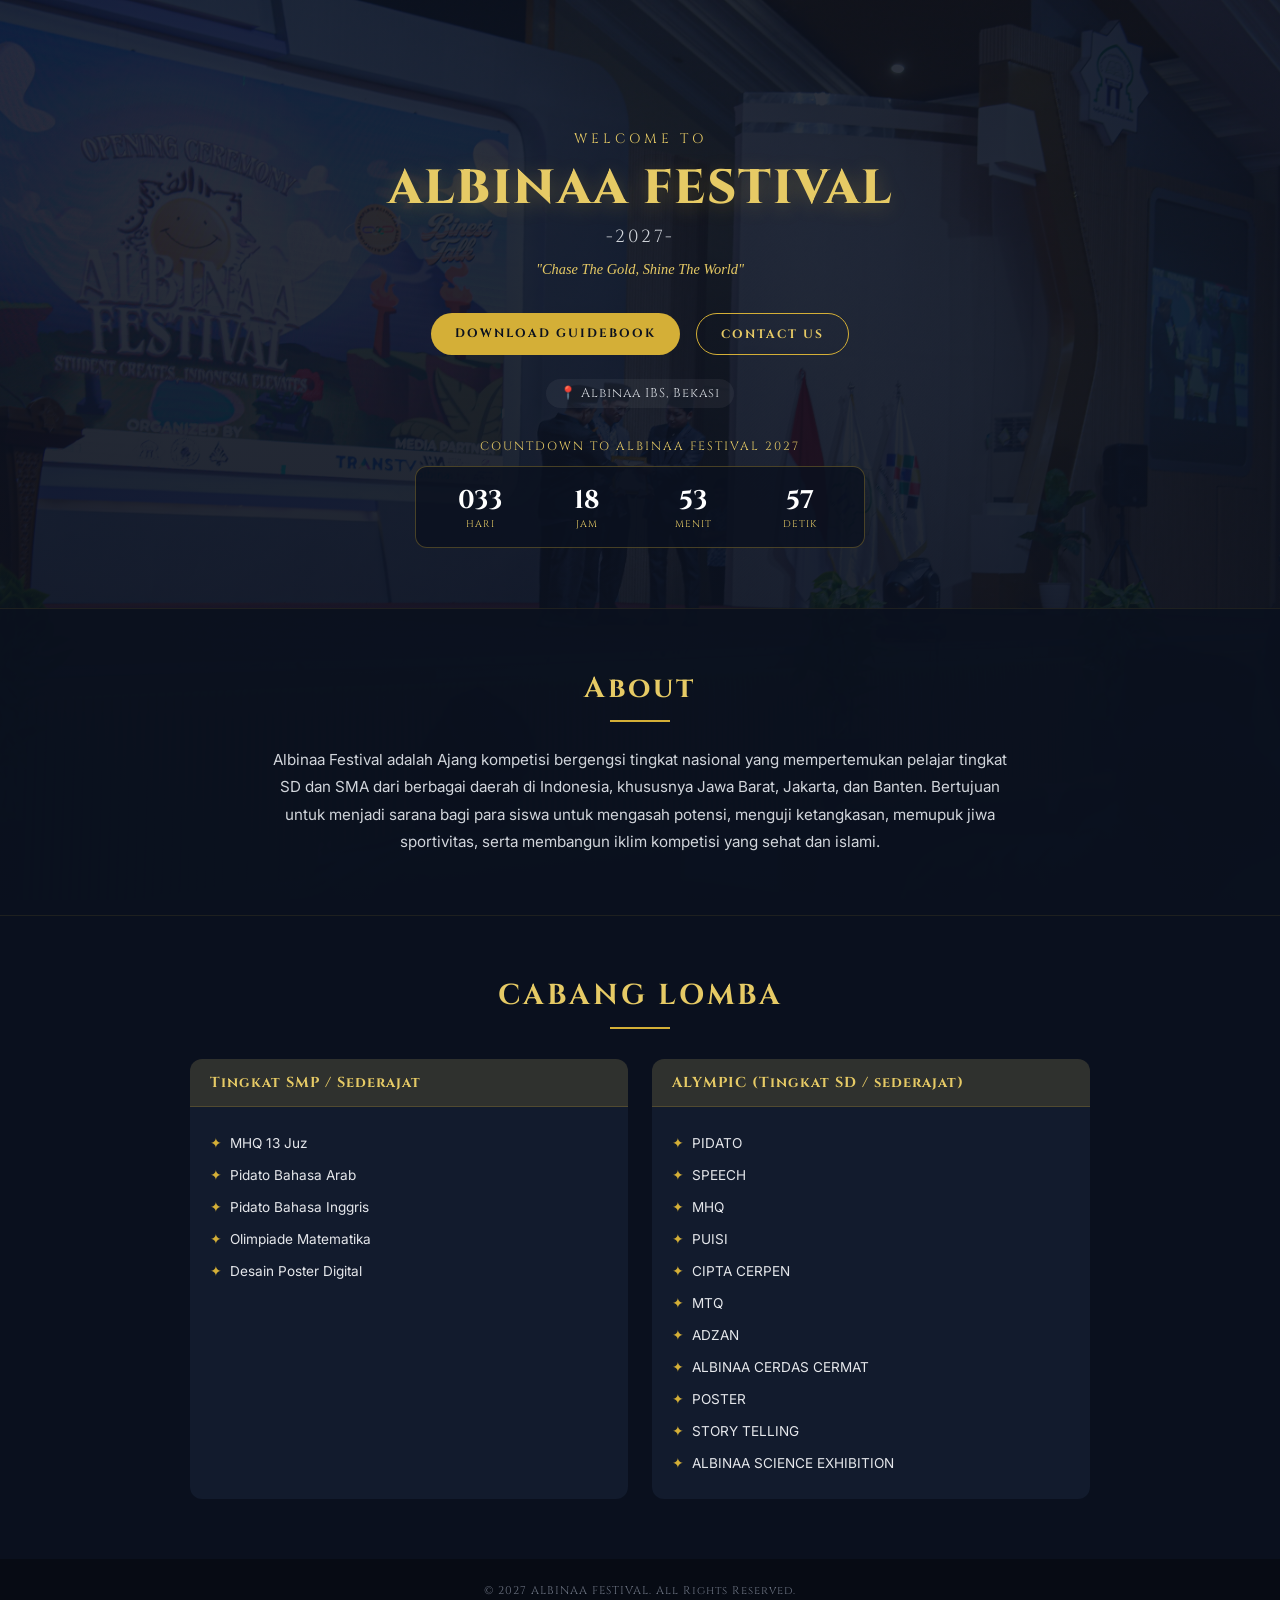
==== index.html @ 1922739e "first" ====
<!DOCTYPE html>
<html lang="id">
<head>
  <meta charset="UTF-8">
  <meta name="viewport" content="width=device-width, initial-scale=1.0">
  <title>ALBINAA FESTIVAL 2027 - Teaser</title>
  
  <!-- Icon Tab Browser (Favicon) -->
  <link rel="icon" type="image/png" href="logo.png">
  
  <!-- Font Google: Cinzel & Inter -->
  <link rel="preconnect" href="https://fonts.googleapis.com">
  <link rel="preconnect" href="https://fonts.gstatic.com" crossorigin>
  <link href="https://fonts.googleapis.com/css2?family=Cinzel:wght@400;600;700;800&family=Inter:wght@400;500;600&display=swap" rel="stylesheet">
  
  <link rel="stylesheet" href="./style.css">
</head>
<body>

  <!-- Background Overlay Image Hero -->
  <div class="bg-hero"></div>

  <!-- Main Hero Teaser Section -->
  <main id="home" class="hero-section">
    <p class="subtitle-top">WELCOME TO</p>
    <h1 class="title-festival">ALBINAA FESTIVAL</h1>
    <p class="year">-2027-</p>
    <p class="tagline">"Chase The Gold, Shine The World"</p>

    <!-- 2 CTA Buttons -->
    <div class="cta-container">
      <a href="guidebook.pdf" download class="btn btn-primary">DOWNLOAD GUIDEBOOK</a>
      <button id="openContactBtn" class="btn btn-outline">CONTACT US</button>
    </div>

    <!-- Location with Google Maps Link -->
    <a href="https://maps.app.goo.gl/GWMhQjxfvcvZ6GN6A" target="_blank" rel="noopener noreferrer" class="location">
      📍 Albinaa IBS, Bekasi
    </a>

    <!-- Countdown Section -->
    <div class="countdown-container">
      <p class="countdown-title">COUNTDOWN TO ALBINAA FESTIVAL 2027</p>
      <div class="countdown-box">
        <div class="time-block">
          <span id="days" class="time-val">000</span>
          <span class="time-lbl">HARI</span>
        </div>
        <div class="time-block">
          <span id="hours" class="time-val">00</span>
          <span class="time-lbl">JAM</span>
        </div>
        <div class="time-block">
          <span id="minutes" class="time-val">00</span>
          <span class="time-lbl">MENIT</span>
        </div>
        <div class="time-block">
          <span id="seconds" class="time-val">00</span>
          <span class="time-lbl">DETIK</span>
        </div>
      </div>
    </div>
  </main>

  <!-- Section Deskripsi Festival -->
  <section id="about" class="about-section">
    <div class="section-container">
      <h2 class="section-title">About</h2>
      <div class="gold-divider"></div>
      <p class="about-description">
        Albinaa Festival adalah Ajang kompetisi bergengsi tingkat nasional yang mempertemukan pelajar tingkat SD dan SMA dari berbagai daerah di Indonesia, khususnya Jawa Barat, Jakarta, dan Banten. Bertujuan untuk menjadi sarana bagi para siswa untuk mengasah potensi, menguji ketangkasan, memupuk jiwa sportivitas, serta membangun iklim kompetisi yang sehat dan islami.
      </p>
    </div>
  </section>

  <!-- Section List Lomba (SMP & SMA) -->
  <section id="competition" class="competition-section">
    <div class="section-container">
      <h2 class="section-title">CABANG LOMBA</h2>
      <div class="gold-divider"></div>

      <div class="comp-grid">
        <!-- Category SMP -->
        <div class="comp-card">
          <div class="comp-header">Tingkat SMP / Sederajat</div>
          <ul class="comp-list">
            <li><span>✦</span> MHQ 13 Juz</li>
            <li><span>✦</span> Pidato Bahasa Arab</li>
            <li><span>✦</span> Pidato Bahasa Inggris</li>
            <li><span>✦</span> Olimpiade Matematika</li>
            <li><span>✦</span> Desain Poster Digital</li>
          </ul>
        </div>

        <!-- Category SMA -->
        <div class="comp-card">
          <div class="comp-header">ALYMPIC (Tingkat SD / sederajat)</div>
          <ul class="comp-list">
            <li><span>✦</span> PIDATO</li>
            <li><span>✦</span> SPEECH</li>
            <li><span>✦</span> MHQ</li>
            <li><span>✦</span> PUISI</li>
            <li><span>✦</span> CIPTA CERPEN</li>
            <li><span>✦</span> MTQ</li>
            <li><span>✦</span> ADZAN</li>
            <li><span>✦</span> ALBINAA CERDAS CERMAT</li>
            <li><span>✦</span> POSTER</li>
            <li><span>✦</span> STORY TELLING</li>
            <li><span>✦</span> ALBINAA SCIENCE EXHIBITION</li>
          </ul>
        </div>
      </div>
    </div>
  </section>

  <!-- Footer -->
  <footer class="footer">
    <p>&copy; 2027 ALBINAA FESTIVAL. All Rights Reserved.</p>
  </footer>

  <!-- Modal Contact Person (WhatsApp) -->
  <div id="contactModal" class="modal-overlay hidden">
    <div class="modal-content">
      <div class="modal-header">
        <button id="closeContactBtn" class="btn-back" aria-label="Kembali">
          <svg width="24" height="24" viewBox="0 0 24 24" fill="none" stroke="currentColor" stroke-width="2.5" stroke-linecap="round" stroke-linejoin="round">
            <line x1="19" y1="12" x2="5" y2="12"></line>
            <polyline points="12 19 5 12 12 5"></polyline>
          </svg>
        </button>
        <h2>CHAT PERSON (WHATSAPP)</h2>
      </div>
      <p class="modal-subtitle">Tersedia 2 nomor layanan aktif:</p>

      <div class="cp-list">
        <!-- CP 1 -->
        <a href="https://wa.me/6281234567890?text=Halo%20Kak%20Haris,%20saya%20ingin%20bertanya%20mengenai%20Albinaa%20Festival" target="_blank" class="cp-card">
          <div class="cp-info">
            <h3>Kak Haris Ikhwan (CP 1)</h3>
            <p>Aktif (Mulai Chat WhatsApp)</p>
          </div>
          <div class="wa-icon">
            <svg width="24" height="24" viewBox="0 0 24 24" fill="currentColor">
              <path d="M12.012 2c-5.506 0-9.989 4.478-9.99 9.984 0 1.762.459 3.48 1.332 5.001l-1.416 5.169 5.293-1.386c1.472.802 3.136 1.226 4.778 1.227h.004c5.505 0 9.988-4.478 9.989-9.985 0-2.668-1.037-5.176-2.922-7.062a9.923 9.923 0 00-7.068-2.948zm5.955 14.153c-.252.712-1.463 1.365-2.016 1.439-.512.068-1.18.098-3.398-.82-2.838-1.176-4.664-4.062-4.805-4.253-.142-.19-1.148-1.528-1.148-2.915 0-1.388.726-2.072.983-2.355.257-.283.562-.353.75-.353.187 0 .375.002.538.009.172.008.403-.065.631.482.235.565.801 1.956.871 2.098.07.142.117.308.023.498-.094.19-.141.308-.282.474-.141.166-.298.372-.425.499-.141.141-.288.294-.124.577.164.283.729 1.205 1.564 1.949 1.074.957 1.98 1.253 2.263 1.394.283.141.448.118.613-.071.165-.189.705-.822.893-1.105.188-.283.376-.235.634-.141.258.094 1.642.774 1.924.915.282.141.47.212.54.33.07.118.07.683-.182 1.395z"/>
            </svg>
          </div>
        </a>

        <!-- CP 2 -->
        <a href="https://wa.me/6289876543210?text=Halo%20Kak%20Ihsan,%20saya%20ingin%20bertanya%20mengenai%20Albinaa%20Festival" target="_blank" class="cp-card">
          <div class="cp-info">
            <h3>Kak Ihsan (CP 2)</h3>
            <p>Aktif (Mulai Chat WhatsApp)</p>
          </div>
          <div class="wa-icon">
            <svg width="24" height="24" viewBox="0 0 24 24" fill="currentColor">
              <path d="M12.012 2c-5.506 0-9.989 4.478-9.99 9.984 0 1.762.459 3.48 1.332 5.001l-1.416 5.169 5.293-1.386c1.472.802 3.136 1.226 4.778 1.227h.004c5.505 0 9.988-4.478 9.989-9.985 0-2.668-1.037-5.176-2.922-7.062a9.923 9.923 0 00-7.068-2.948zm5.955 14.153c-.252.712-1.463 1.365-2.016 1.439-.512.068-1.18.098-3.398-.82-2.838-1.176-4.664-4.062-4.805-4.253-.142-.19-1.148-1.528-1.148-2.915 0-1.388.726-2.072.983-2.355.257-.283.562-.353.75-.353.187 0 .375.002.538.009.172.008.403-.065.631.482.235.565.801 1.956.871 2.098.07.142.117.308.023.498-.094.19-.141.308-.282.474-.141.166-.298.372-.425.499-.141.141-.288.294-.124.577.164.283.729 1.205 1.564 1.949 1.074.957 1.98 1.253 2.263 1.394.283.141.448.118.613-.071.165-.189.705-.822.893-1.105.188-.283.376-.235.634-.141.258.094 1.642.774 1.924.915.282.141.47.212.54.33.07.118.07.683-.182 1.395z"/>
            </svg>
          </div>
        </a>
      </div>
    </div>
  </div>

  <script src="./script.js"></script>
</body>
</html>
---- style.css ----
:root {
  --font-cinzel: 'Cinzel', serif;
  --font-sans: 'Inter', sans-serif;
  --color-gold: #D4AF37;
  --color-gold-light: #E6CA65;
  --color-bg-dark: #0B111E;
  --color-card-bg: #121B2D;
}

* {
  margin: 0;
  padding: 0;
  box-sizing: border-box;
  scroll-behavior: smooth;
}

body {
  font-family: var(--font-cinzel);
  background-color: var(--color-bg-dark);
  color: #FFFFFF;
  min-height: 100vh;
  position: relative;
  overflow-x: hidden;
}

/* Background Image & Gradient Overlay */
.bg-hero {
  position: fixed;
  inset: 0;
  background-image: url('bg-hero.png');
  background-size: cover;
  background-position: center;
  z-index: -1;
}

.bg-hero::after {
  content: '';
  position: absolute;
  inset: 0;
  background: linear-gradient(to bottom, rgba(11, 17, 30, 0.85), rgba(11, 17, 30, 0.95));
}

/* Navbar */
.navbar {
  position: fixed;
  top: 0;
  left: 0;
  width: 100%;
  z-index: 20;
  background: rgba(11, 17, 30, 0.9);
  backdrop-filter: blur(8px);
  padding: 15px 24px;
  border-bottom: 1px solid rgba(212, 175, 55, 0.2);
}

.nav-container {
  max-width: 1200px;
  margin: 0 auto;
  display: flex;
  justify-content: space-between;
  align-items: center;
}

.logo {
  display: flex;
  align-items: center;
  gap: 10px;
  font-weight: 700;
  font-size: 1.1rem;
  color: var(--color-gold-light);
  letter-spacing: 1px;
}

.logo-img {
  width: 32px;
  height: 32px;
  border-radius: 50%;
  object-fit: cover;
  border: 1px solid var(--color-gold);
}

.nav-links {
  list-style: none;
  display: flex;
  gap: 25px;
}

.nav-links a {
  color: #D1D5DB;
  text-decoration: none;
  font-size: 0.8rem;
  letter-spacing: 2px;
  transition: color 0.3s;
}

.nav-links a:hover {
  color: var(--color-gold-light);
}

/* Mobile Hamburger Button */
.mobile-menu-btn {
  display: none;
  flex-direction: column;
  gap: 5px;
  background: none;
  border: none;
  cursor: pointer;
}

.mobile-menu-btn span {
  width: 24px;
  height: 2px;
  background-color: var(--color-gold-light);
  transition: all 0.3s;
}

/* Hero Content */
.hero-section {
  text-align: center;
  padding: 130px 20px 60px;
  max-width: 800px;
  margin: 0 auto;
}

.subtitle-top {
  color: var(--color-gold-light);
  font-size: 0.85rem;
  letter-spacing: 4px;
  margin-bottom: 8px;
}

.title-festival {
  font-size: 3rem;
  color: var(--color-gold-light);
  font-weight: 800;
  letter-spacing: 2px;
  text-shadow: 0 4px 20px rgba(212, 175, 55, 0.3);
  margin-bottom: 4px;
}

.year {
  font-size: 1.1rem;
  color: #D1D5DB;
  letter-spacing: 3px;
  margin-bottom: 12px;
}

.tagline {
  font-family: Georgia, serif;
  font-style: italic;
  font-size: 0.9rem;
  color: var(--color-gold-light);
  margin-bottom: 35px;
}

/* CTA Buttons */
.cta-container {
  display: flex;
  justify-content: center;
  gap: 16px;
  margin-bottom: 24px;
  flex-wrap: wrap;
}

.btn {
  padding: 12px 24px;
  font-family: var(--font-cinzel);
  font-weight: 700;
  font-size: 0.75rem;
  letter-spacing: 2px;
  border-radius: 50px;
  cursor: pointer;
  transition: all 0.3s ease;
  text-decoration: none;
  display: inline-block;
}

.btn-primary {
  background-color: var(--color-gold);
  color: var(--color-bg-dark);
  border: none;
}

.btn-primary:hover {
  background-color: var(--color-gold-light);
}

.btn-outline {
  background: transparent;
  color: var(--color-gold-light);
  border: 1px solid var(--color-gold);
}

.btn-outline:hover {
  background-color: rgba(212, 175, 55, 0.1);
}

/* Interactive Location Link */
.location {
  display: inline-block;
  font-size: 0.8rem;
  color: #D1D5DB;
  text-decoration: none;
  letter-spacing: 1px;
  margin-bottom: 30px;
  padding: 6px 14px;
  border-radius: 20px;
  background: rgba(255, 255, 255, 0.05);
  transition: all 0.2s ease;
}

.location:hover {
  color: var(--color-gold-light);
  background: rgba(212, 175, 55, 0.15);
}

/* Countdown */
.countdown-title {
  font-size: 0.75rem;
  color: var(--color-gold-light);
  letter-spacing: 2px;
  margin-bottom: 12px;
}

.countdown-box {
  background: rgba(11, 17, 30, 0.8);
  border: 1px solid rgba(212, 175, 55, 0.3);
  border-radius: 12px;
  padding: 16px;
  display: grid;
  grid-template-columns: repeat(4, 1fr);
  gap: 10px;
  max-width: 450px;
  margin: 0 auto;
}

.time-block {
  display: flex;
  flex-direction: column;
  align-items: center;
}

.time-val {
  font-size: 1.6rem;
  font-weight: 700;
}

.time-lbl {
  font-size: 0.6rem;
  color: var(--color-gold-light);
  letter-spacing: 1px;
}

/* About & Competition Sections */
.about-section, .competition-section {
  padding: 60px 20px;
  background: rgba(11, 17, 30, 0.9);
  border-top: 1px solid rgba(212, 175, 55, 0.1);
}

.section-container {
  max-width: 900px;
  margin: 0 auto;
  text-align: center;
}

.section-title {
  font-size: 1.8rem;
  color: var(--color-gold-light);
  letter-spacing: 3px;
}

.gold-divider {
  width: 60px;
  height: 2px;
  background: var(--color-gold);
  margin: 12px auto 24px;
}

.about-description {
  font-family: var(--font-sans);
  font-size: 0.95rem;
  line-height: 1.8;
  color: #D1D5DB;
  max-width: 750px;
  margin: 0 auto;
}

/* Competition Cards */
.comp-grid {
  display: grid;
  grid-template-columns: repeat(2, 1fr);
  gap: 24px;
  margin-top: 30px;
}

.comp-card {
  background: var(--color-card-bg);
  /*border: 1px solid rgba(212, 175, 55, 0.2);*/
  border-radius: 12px;
  overflow: hidden;
  text-align: left;
}

.comp-header {
  background: rgba(212, 175, 55, 0.15);
  color: var(--color-gold-light);
  padding: 14px 20px;
  font-weight: 700;
  font-size: 0.9rem;
  letter-spacing: 1px;
  border-bottom: 1px solid rgba(212, 175, 55, 0.2);
}

.comp-list {
  list-style: none;
  padding: 20px;
  font-family: var(--font-sans);
}

.comp-list li {
  padding: 8px 0;
  color: #E5E7EB;
  font-size: 0.85rem;
  display: flex;
  align-items: center;
  gap: 8px;
}

.comp-list span {
  color: var(--color-gold);
}

/* Footer */
.footer {
  text-align: center;
  padding: 24px;
  background: #070B14;
  font-size: 0.7rem;
  color: #6B7280;
  letter-spacing: 1px;
}

/* Modal Contact */
.modal-overlay {
  position: fixed;
  inset: 0;
  background: rgba(0, 0, 0, 0.8);
  backdrop-filter: blur(4px);
  z-index: 100;
  display: flex;
  align-items: center;
  justify-content: center;
  padding: 20px;
}

.modal-overlay.hidden {
  display: none;
}

.modal-content {
  background-color: var(--color-card-bg);
  border: 1px solid rgba(255, 255, 255, 0.1);
  border-radius: 16px;
  width: 100%;
  max-width: 420px;
  padding: 24px;
}

.modal-header {
  display: flex;
  align-items: center;
  gap: 12px;
}

.modal-header h2 {
  font-size: 1.1rem;
}

.btn-back {
  background: none;
  border: none;
  color: var(--color-gold);
  cursor: pointer;
}

.modal-subtitle {
  font-family: var(--font-sans);
  font-size: 0.8rem;
  color: #9CA3AF;
  margin: 4px 0 20px 36px;
}

.cp-list {
  display: flex;
  flex-direction: column;
  gap: 12px;
}

.cp-card {
  display: flex;
  justify-content: space-between;
  align-items: center;
  background-color: rgba(11, 17, 30, 0.8);
  border: 1px solid rgba(255, 255, 255, 0.08);
  border-radius: 12px;
  padding: 16px;
  text-decoration: none;
  color: white;
  transition: border-color 0.2s;
}

.cp-card:hover {
  border-color: var(--color-gold);
}

.cp-info h3 {
  font-family: var(--font-sans);
  font-size: 0.9rem;
}

.cp-info p {
  font-family: var(--font-sans);
  font-size: 0.75rem;
  color: #9CA3AF;
}

.wa-icon { color: #9CA3AF; }
.cp-card:hover .wa-icon { color: var(--color-gold); }

/* Mobile Responsive Optimization */
@media (max-width: 768px) {
  .mobile-menu-btn { display: flex; }
  
  .nav-links {
    display: none;
    position: absolute;
    top: 100%;
    left: 0;
    width: 100%;
    background: rgba(11, 17, 30, 0.98);
    flex-direction: column;
    padding: 20px;
    gap: 15px;
    text-align: center;
    border-bottom: 1px solid rgba(212, 175, 55, 0.2);
  }

  .nav-links.active {
    display: flex;
  }

  .title-festival { font-size: 2.1rem; }
  .comp-grid { grid-template-columns: 1fr; }
  .btn { width: 100%; text-align: center; }
  .time-val { font-size: 1.2rem; }
  
  .modal-overlay {
  position: fixed;
  inset: 0;
  background: rgba(0, 0, 0, 0.8);
  backdrop-filter: blur(4px);
  z-index: 9999; /* Dipastikan paling atas */
  display: flex;
  align-items: center;
  justify-content: center;
  padding: 20px;
}

.modal-overlay.hidden {
  display: none !important;
}
}
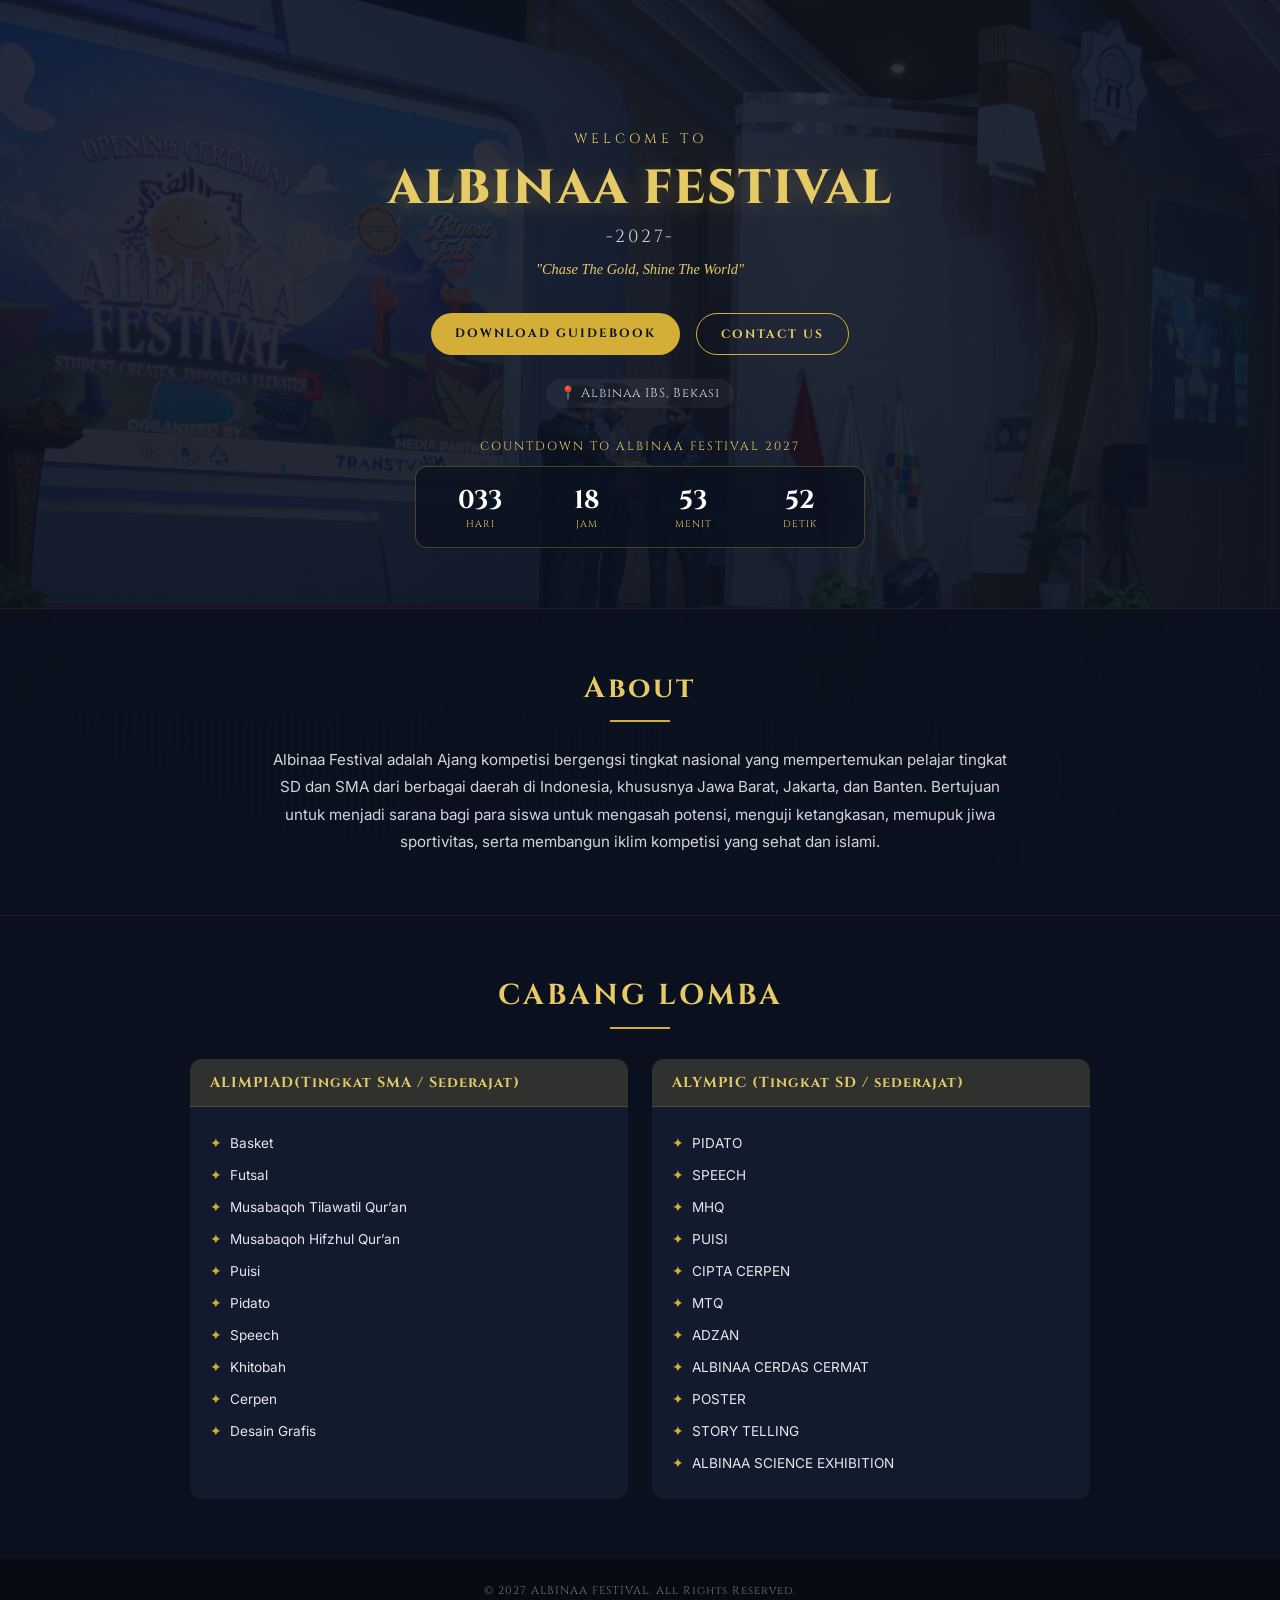
==== commit e9e4205e: "2nd" ====
--- a/index.html
+++ b/index.html
@@ -82,13 +82,18 @@
       <div class="comp-grid">
         <!-- Category SMP -->
         <div class="comp-card">
-          <div class="comp-header">Tingkat SMP / Sederajat</div>
+          <div class="comp-header">ALIMPIAD(Tingkat SMA / Sederajat)</div>
           <ul class="comp-list">
-            <li><span>✦</span> MHQ 13 Juz</li>
-            <li><span>✦</span> Pidato Bahasa Arab</li>
-            <li><span>✦</span> Pidato Bahasa Inggris</li>
-            <li><span>✦</span> Olimpiade Matematika</li>
-            <li><span>✦</span> Desain Poster Digital</li>
+            <li><span>✦</span> Basket</li>
+            <li><span>✦</span> Futsal</li>
+            <li><span>✦</span> Musabaqoh Tilawatil Qur’an</li>
+            <li><span>✦</span> Musabaqoh Hifzhul Qur’an</li>
+            <li><span>✦</span> Puisi</li>
+            <li><span>✦</span> Pidato</li>
+            <li><span>✦</span> Speech</li>
+            <li><span>✦</span> Khitobah</li>
+            <li><span>✦</span> Cerpen</li>
+            <li><span>✦</span> Desain Grafis</li>
           </ul>
         </div>
 
@@ -130,14 +135,14 @@
         </button>
         <h2>CHAT PERSON (WHATSAPP)</h2>
       </div>
-      <p class="modal-subtitle">Tersedia 2 nomor layanan aktif:</p>
+      <p class="modal-subtitle">Tersedia 2 nomor layanan (belum aktif):</p>
 
       <div class="cp-list">
         <!-- CP 1 -->
-        <a href="https://wa.me/6281234567890?text=Halo%20Kak%20Haris,%20saya%20ingin%20bertanya%20mengenai%20Albinaa%20Festival" target="_blank" class="cp-card">
+        <a href="https://www.google.com/search?q=sori+cp+belum+aktif+nanti+lagi+ya&oq=sori+cp+belum+aktif+nanti+lagi+ya&gs_lcrp=EgZjaHJvbWUyBggAEEUYOTIHCAEQIRigATIHCAIQIRigATIHCAMQIRiPAjIHCAQQIRiPAtIBCDkyOTFqMGo0qAIAsAIB&sourceid=chrome&source=chrome.ob&ie=UTF-8" target="_blank" class="cp-card">
           <div class="cp-info">
-            <h3>Kak Haris Ikhwan (CP 1)</h3>
-            <p>Aktif (Mulai Chat WhatsApp)</p>
+            <h3>Kak Rafa (CP 1)</h3>
+            <p>Belum Aktif (Mulai Chat WhatsApp)</p>
           </div>
           <div class="wa-icon">
             <svg width="24" height="24" viewBox="0 0 24 24" fill="currentColor">
@@ -146,11 +151,11 @@
           </div>
         </a>
 
-        <!-- CP 2 -->
-        <a href="https://wa.me/6289876543210?text=Halo%20Kak%20Ihsan,%20saya%20ingin%20bertanya%20mengenai%20Albinaa%20Festival" target="_blank" class="cp-card">
+        <!-- CP 2 https://wa.me/6289876543210?text=Halo%20Kak%20Ihsan,%20saya%20ingin%20bertanya%20mengenai%20Albinaa%20Festival" target="_blank" class="cp-card">-->
+        <a href="https://www.google.com/search?q=sori+cp+belum+aktif+nanti+lagi+ya&oq=sori+cp+belum+aktif+nanti+lagi+ya&gs_lcrp=EgZjaHJvbWUyBggAEEUYOTIHCAEQIRigATIHCAIQIRigATIHCAMQIRiPAjIHCAQQIRiPAtIBCDkyOTFqMGo0qAIAsAIB&sourceid=chrome&source=chrome.ob&ie=UTF-8" target="_blank" class="cp-card">
           <div class="cp-info">
-            <h3>Kak Ihsan (CP 2)</h3>
-            <p>Aktif (Mulai Chat WhatsApp)</p>
+            <h3>Kak Nouval (CP 2)</h3>
+            <p>Belum Aktif (Mulai Chat WhatsApp)</p>
           </div>
           <div class="wa-icon">
             <svg width="24" height="24" viewBox="0 0 24 24" fill="currentColor">
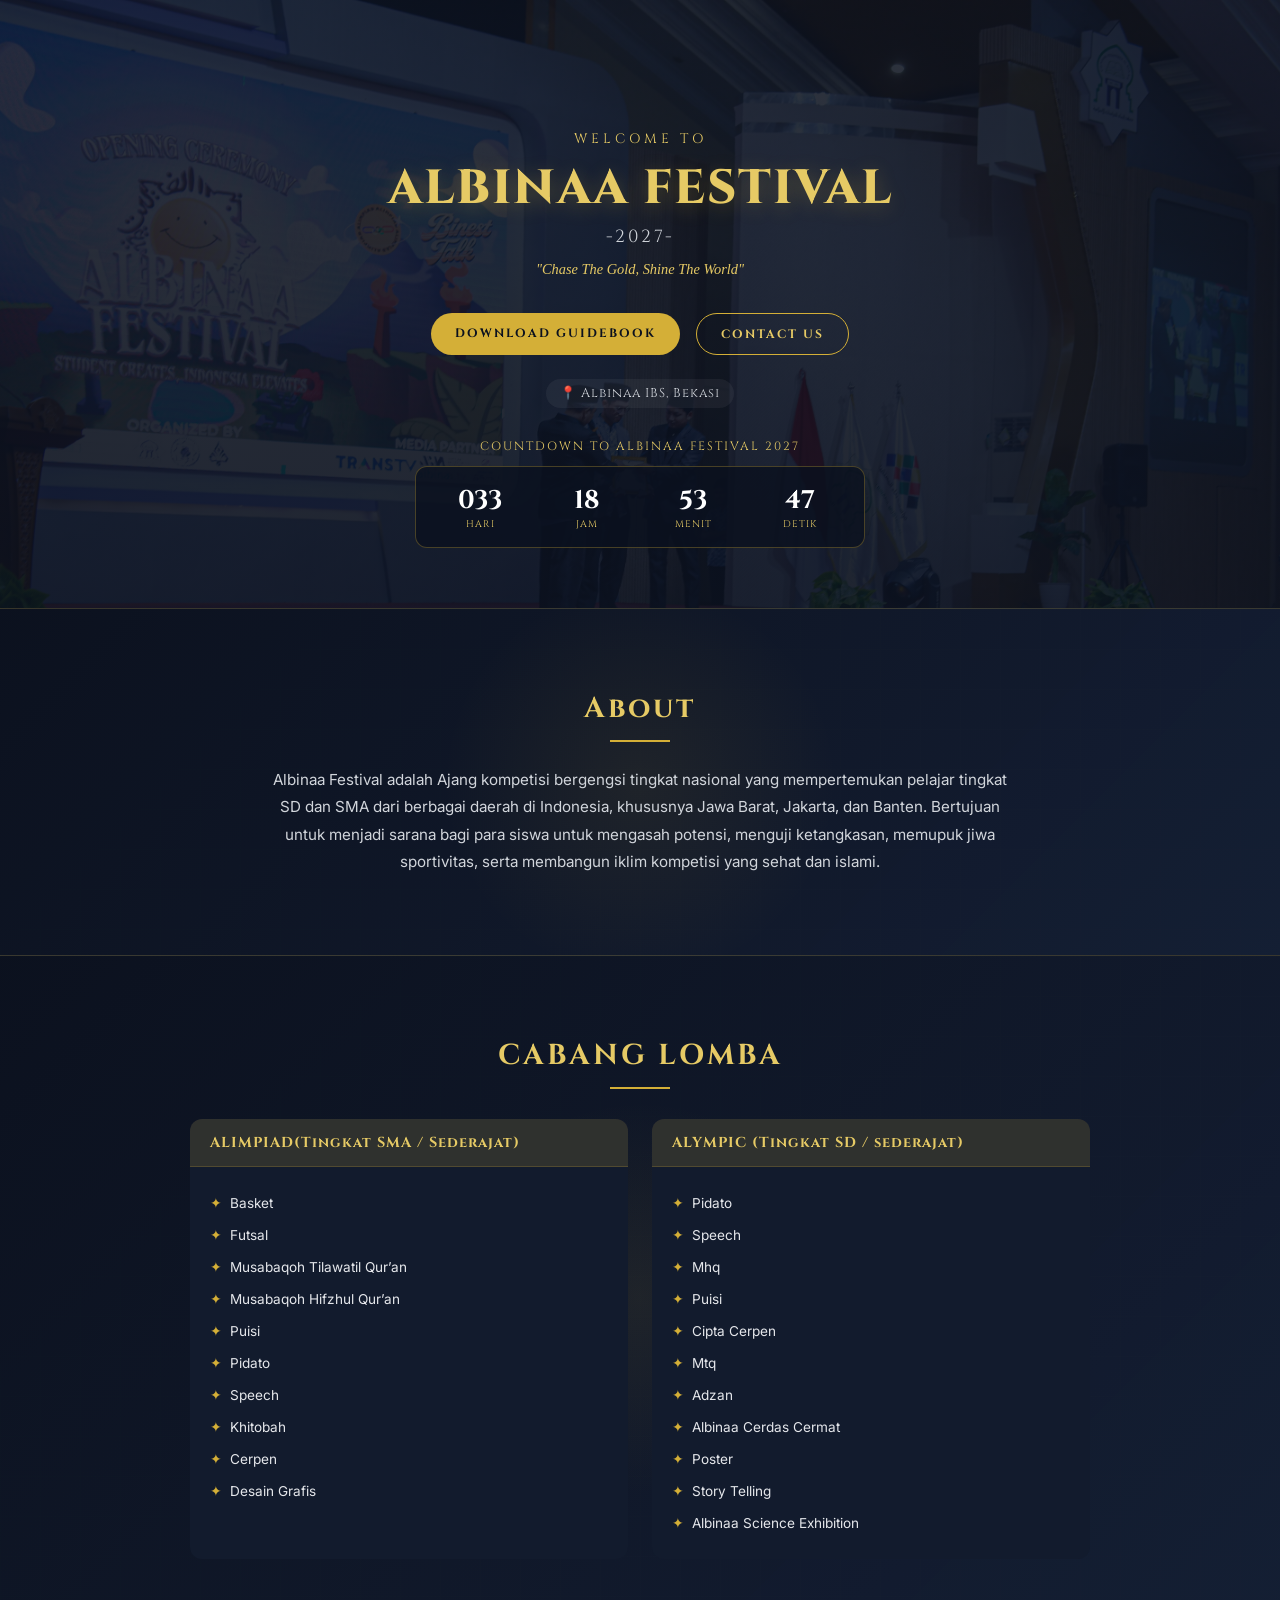
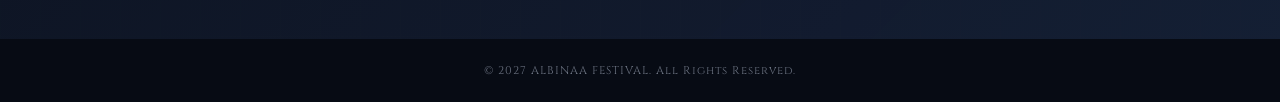
==== commit 9fcc7b8b: "SEO and indexing to google" ====
--- a/index.html
+++ b/index.html
@@ -4,6 +4,7 @@
   <meta charset="UTF-8">
   <meta name="viewport" content="width=device-width, initial-scale=1.0">
   <title>ALBINAA FESTIVAL 2027 - Teaser</title>
+  <meta name="keywords" content="Albinaa Festival 2027, Alfest 2027, Lomba Nasional SD SMA, Olimpiade Albinaa, Kompetisi Pelajar, lomba sd, lomba sma, lomba jawa barat, sma it albinaa, lomba albinaa">
   
   <!-- Icon Tab Browser (Favicon) -->
   <link rel="icon" type="image/png" href="logo.png">
@@ -101,17 +102,17 @@
         <div class="comp-card">
           <div class="comp-header">ALYMPIC (Tingkat SD / sederajat)</div>
           <ul class="comp-list">
-            <li><span>✦</span> PIDATO</li>
-            <li><span>✦</span> SPEECH</li>
-            <li><span>✦</span> MHQ</li>
-            <li><span>✦</span> PUISI</li>
-            <li><span>✦</span> CIPTA CERPEN</li>
-            <li><span>✦</span> MTQ</li>
-            <li><span>✦</span> ADZAN</li>
-            <li><span>✦</span> ALBINAA CERDAS CERMAT</li>
-            <li><span>✦</span> POSTER</li>
-            <li><span>✦</span> STORY TELLING</li>
-            <li><span>✦</span> ALBINAA SCIENCE EXHIBITION</li>
+            <li><span>✦</span> Pidato</li>
+            <li><span>✦</span> Speech</li>
+            <li><span>✦</span> Mhq</li>
+            <li><span>✦</span> Puisi</li>
+            <li><span>✦</span> Cipta Cerpen</li>
+            <li><span>✦</span> Mtq</li>
+            <li><span>✦</span> Adzan</li>
+            <li><span>✦</span> Albinaa Cerdas Cermat</li>
+            <li><span>✦</span> Poster</li>
+            <li><span>✦</span> Story Telling</li>
+            <li><span>✦</span> Albinaa Science Exhibition</li>
           </ul>
         </div>
       </div>
--- a/style.css
+++ b/style.css
@@ -27,7 +27,7 @@
 .bg-hero {
   position: fixed;
   inset: 0;
-  background-image: url('bg-hero.png');
+  background-image: url('bg-hero.webp');
   background-size: cover;
   background-position: center;
   z-index: -1;
@@ -251,11 +251,53 @@
   letter-spacing: 1px;
 }
 
-/* About & Competition Sections */
+/* ============================================================================
+   BACKGROUND GRID KOTA-KOTA & GRADASI DINAMIS (UNTUK SECTION TANPA GAMBAR)
+   ============================================================================ */
+
+@keyframes dynamicGradient {
+  0% {
+    background-position: 0% 50%;
+  }
+  50% {
+    background-position: 100% 50%;
+  }
+  100% {
+    background-position: 0% 50%;
+  }
+}
+
 .about-section, .competition-section {
-  padding: 60px 20px;
-  background: rgba(11, 17, 30, 0.9);
-  border-top: 1px solid rgba(212, 175, 55, 0.1);
+  position: relative;
+  padding: 80px 20px;
+  background-color: var(--color-bg-dark);
+  background-image: 
+    linear-gradient(135deg, rgba(11, 17, 30, 0.95), rgba(21, 32, 54, 0.9), rgba(11, 17, 30, 0.95)),
+    linear-gradient(to right, rgba(212, 175, 55, 0.05) 1px, transparent 1px),
+    linear-gradient(to bottom, rgba(212, 175, 55, 0.05) 1px, transparent 1px);
+  background-size: 200% 200%, 40px 40px, 40px 40px;
+  animation: dynamicGradient 15s ease infinite;
+  border-top: 1px solid rgba(212, 175, 55, 0.2);
+  overflow: hidden;
+}
+
+.about-section::before, .competition-section::before {
+  content: '';
+  position: absolute;
+  top: 50%;
+  left: 50%;
+  transform: translate(-50%, -50%);
+  width: 400px;
+  height: 400px;
+  background: radial-gradient(circle, rgba(212, 175, 55, 0.08) 0%, transparent 70%);
+  pointer-events: none;
+  z-index: 0;
+}
+
+.about-section .section-container, 
+.competition-section .section-container {
+  position: relative;
+  z-index: 1;
 }
 
 .section-container {
@@ -296,7 +338,6 @@
 
 .comp-card {
   background: var(--color-card-bg);
-  /*border: 1px solid rgba(212, 175, 55, 0.2);*/
   border-radius: 12px;
   overflow: hidden;
   text-align: left;
@@ -355,7 +396,7 @@
 }
 
 .modal-overlay.hidden {
-  display: none;
+  display: none !important;
 }
 
 .modal-content {
@@ -456,18 +497,14 @@
   .time-val { font-size: 1.2rem; }
   
   .modal-overlay {
-  position: fixed;
-  inset: 0;
-  background: rgba(0, 0, 0, 0.8);
-  backdrop-filter: blur(4px);
-  z-index: 9999; /* Dipastikan paling atas */
-  display: flex;
-  align-items: center;
-  justify-content: center;
-  padding: 20px;
-}
-
-.modal-overlay.hidden {
-  display: none !important;
-}
+    position: fixed;
+    inset: 0;
+    background: rgba(0, 0, 0, 0.8);
+    backdrop-filter: blur(4px);
+    z-index: 9999;
+    display: flex;
+    align-items: center;
+    justify-content: center;
+    padding: 20px;
+  }
 }
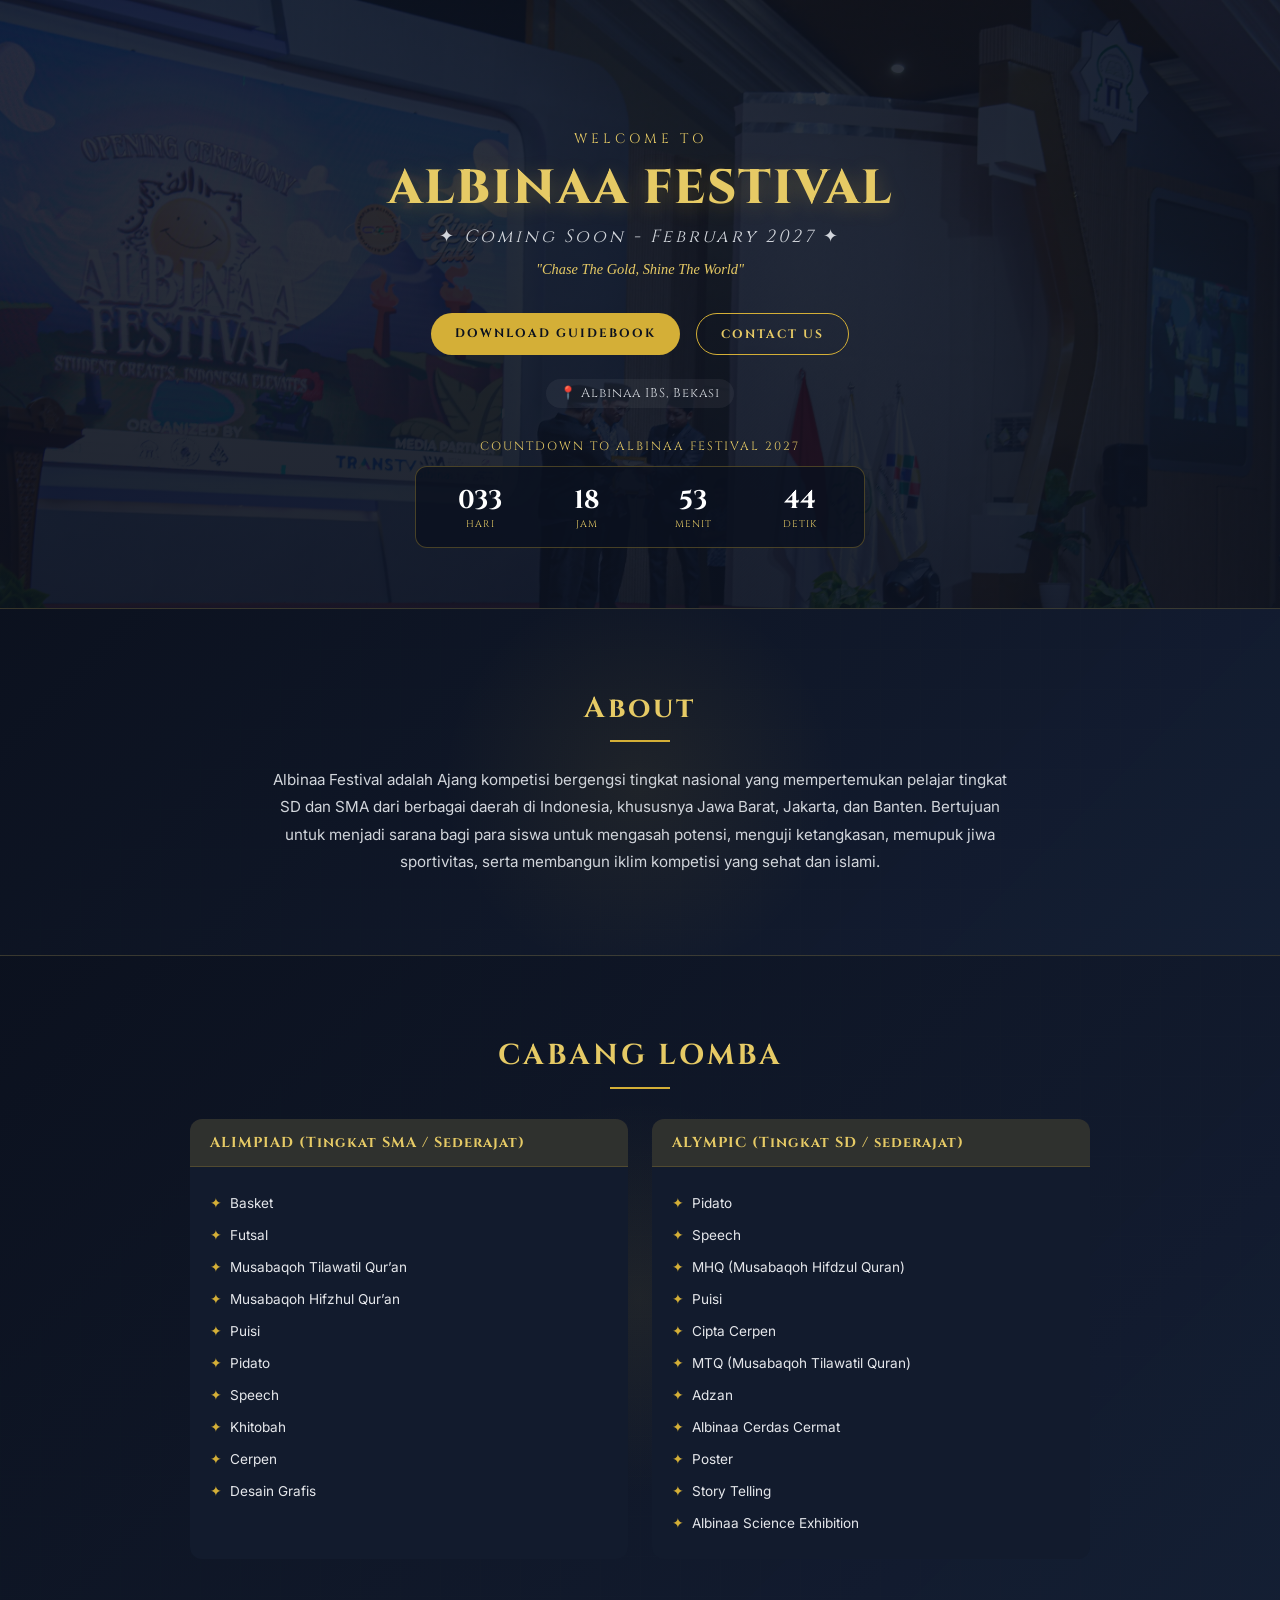
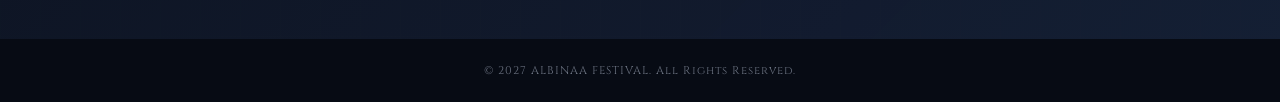
==== commit da4c639a: "b" ====
--- a/index.html
+++ b/index.html
@@ -4,7 +4,7 @@
   <meta charset="UTF-8">
   <meta name="viewport" content="width=device-width, initial-scale=1.0">
   <title>ALBINAA FESTIVAL 2027 - Teaser</title>
-  <meta name="keywords" content="Albinaa Festival 2027, Alfest 2027, Lomba Nasional SD SMA, Olimpiade Albinaa, Kompetisi Pelajar, lomba sd, lomba sma, lomba jawa barat, sma it albinaa, lomba albinaa">
+  <meta name="keywords" content="Albinaa Festival 2027, Alfest 2027, Lomba Nasional SD SMA, Olimpiade Albinaa, Kompetisi Pelajar, lomba sd, lomba sma, lomba jawa barat, lomba bekasi, sma it albinaa, lomba albinaa, bekasi lomba">
   
   <!-- Icon Tab Browser (Favicon) -->
   <link rel="icon" type="image/png" href="logo.png">
@@ -25,7 +25,7 @@
   <main id="home" class="hero-section">
     <p class="subtitle-top">WELCOME TO</p>
     <h1 class="title-festival">ALBINAA FESTIVAL</h1>
-    <p class="year">-2027-</p>
+    <p class="year">✦ <i>Coming Soon - February 2027</i> ✦</p>
     <p class="tagline">"Chase The Gold, Shine The World"</p>
 
     <!-- 2 CTA Buttons -->
@@ -83,7 +83,7 @@
       <div class="comp-grid">
         <!-- Category SMP -->
         <div class="comp-card">
-          <div class="comp-header">ALIMPIAD(Tingkat SMA / Sederajat)</div>
+          <div class="comp-header">ALIMPIAD (Tingkat SMA / Sederajat)</div>
           <ul class="comp-list">
             <li><span>✦</span> Basket</li>
             <li><span>✦</span> Futsal</li>
@@ -104,10 +104,10 @@
           <ul class="comp-list">
             <li><span>✦</span> Pidato</li>
             <li><span>✦</span> Speech</li>
-            <li><span>✦</span> Mhq</li>
+            <li><span>✦</span> MHQ (Musabaqoh Hifdzul Quran)</li>
             <li><span>✦</span> Puisi</li>
             <li><span>✦</span> Cipta Cerpen</li>
-            <li><span>✦</span> Mtq</li>
+            <li><span>✦</span> MTQ (Musabaqoh Tilawatil Quran)</li>
             <li><span>✦</span> Adzan</li>
             <li><span>✦</span> Albinaa Cerdas Cermat</li>
             <li><span>✦</span> Poster</li>
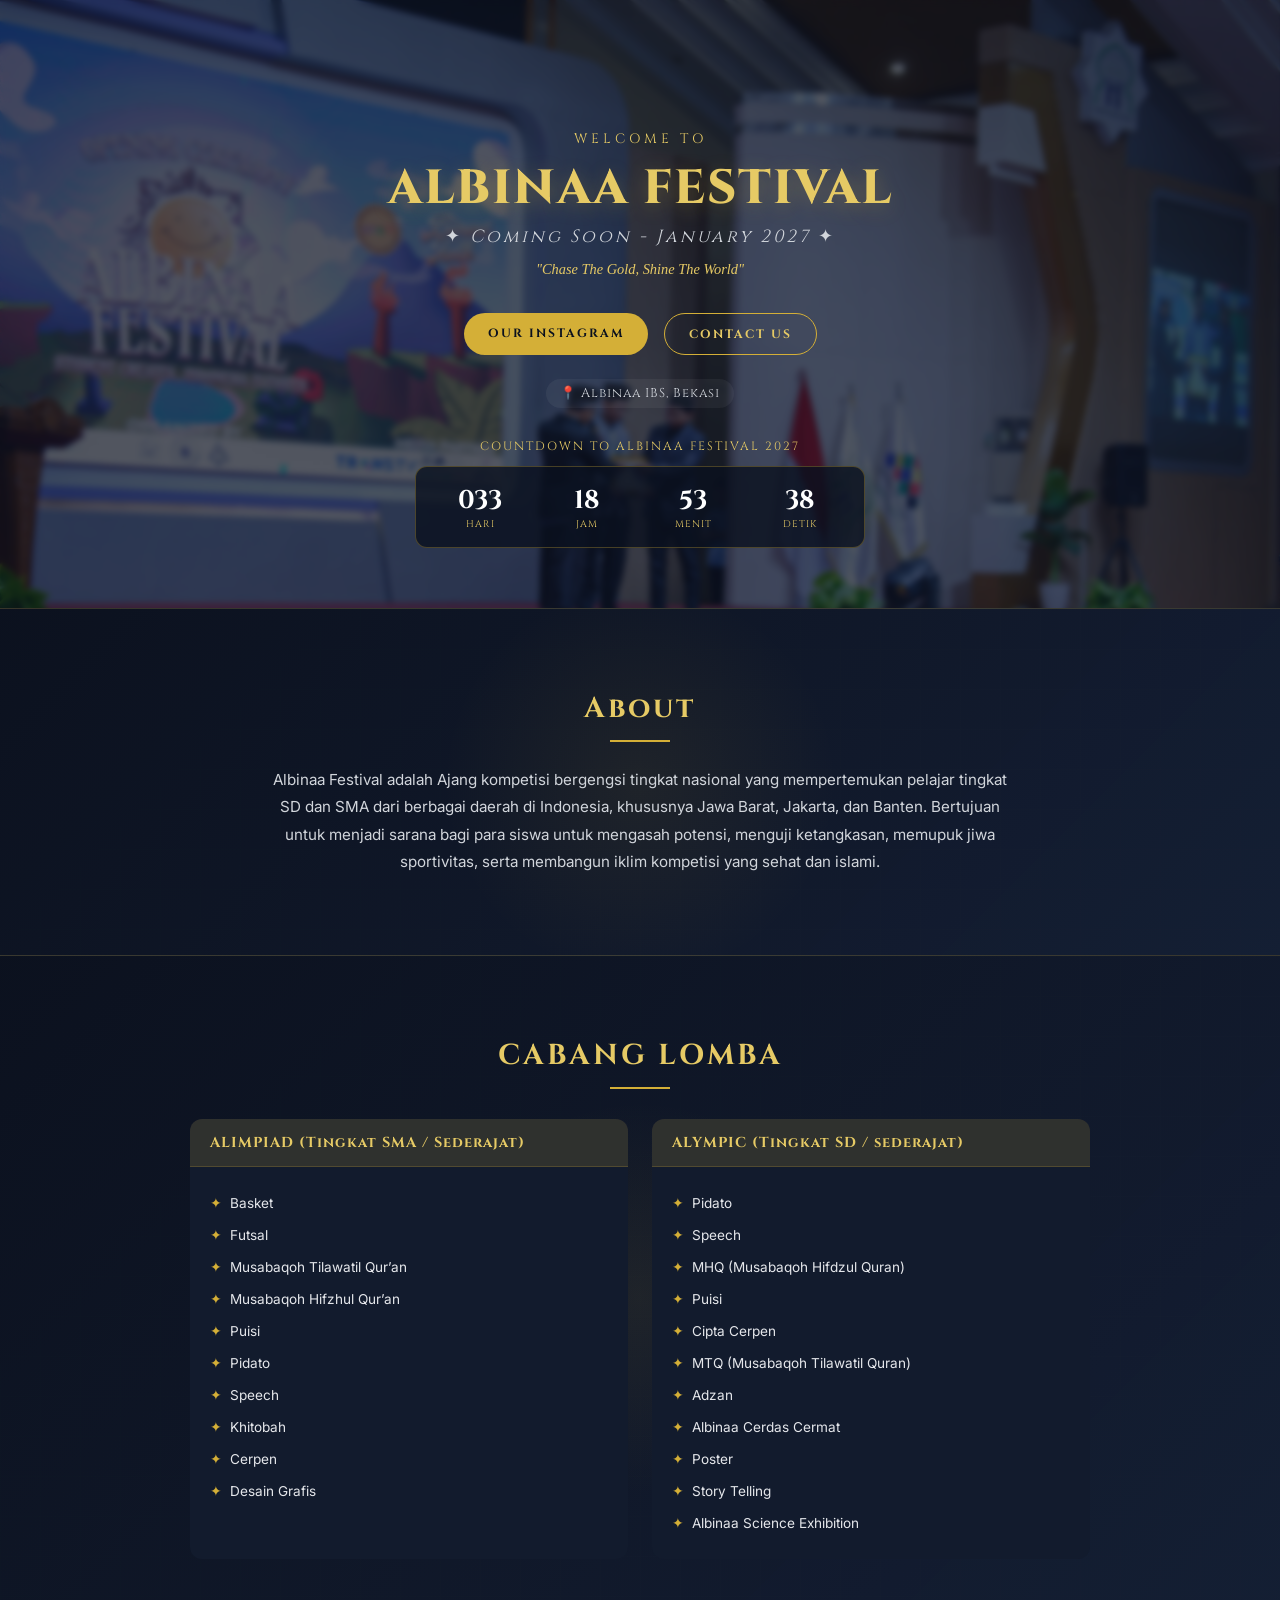
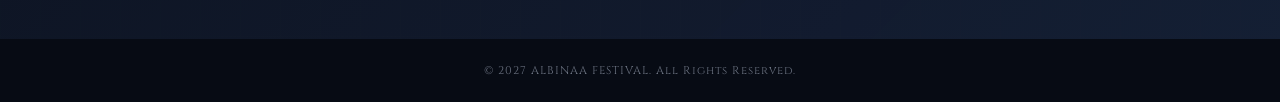
==== commit aa22361b: "b" ====
--- a/index.html
+++ b/index.html
@@ -25,12 +25,12 @@
   <main id="home" class="hero-section">
     <p class="subtitle-top">WELCOME TO</p>
     <h1 class="title-festival">ALBINAA FESTIVAL</h1>
-    <p class="year">✦ <i>Coming Soon - February 2027</i> ✦</p>
+    <p class="year">✦ <i>Coming Soon - January 2027</i> ✦</p>
     <p class="tagline">"Chase The Gold, Shine The World"</p>
 
     <!-- 2 CTA Buttons -->
     <div class="cta-container">
-      <a href="guidebook.pdf" download class="btn btn-primary">DOWNLOAD GUIDEBOOK</a>
+      <a href="https://www.instagram.com/albinaafestival" class="btn btn-primary">OUR INSTAGRAM</a>
       <button id="openContactBtn" class="btn btn-outline">CONTACT US</button>
     </div>
 
--- a/style.css
+++ b/style.css
@@ -37,7 +37,10 @@
   content: '';
   position: absolute;
   inset: 0;
-  background: linear-gradient(to bottom, rgba(11, 17, 30, 0.85), rgba(11, 17, 30, 0.95));
+  /* Warna gelap transparan dikombinasikan dengan efek blur */
+  background: rgba(11, 17, 30, 0.7); 
+  backdrop-filter: blur(3px); /* Efek frosted glass / kaca buram */
+  -webkit-backdrop-filter: blur(3px); /* Support untuk Safari */
 }
 
 /* Navbar */
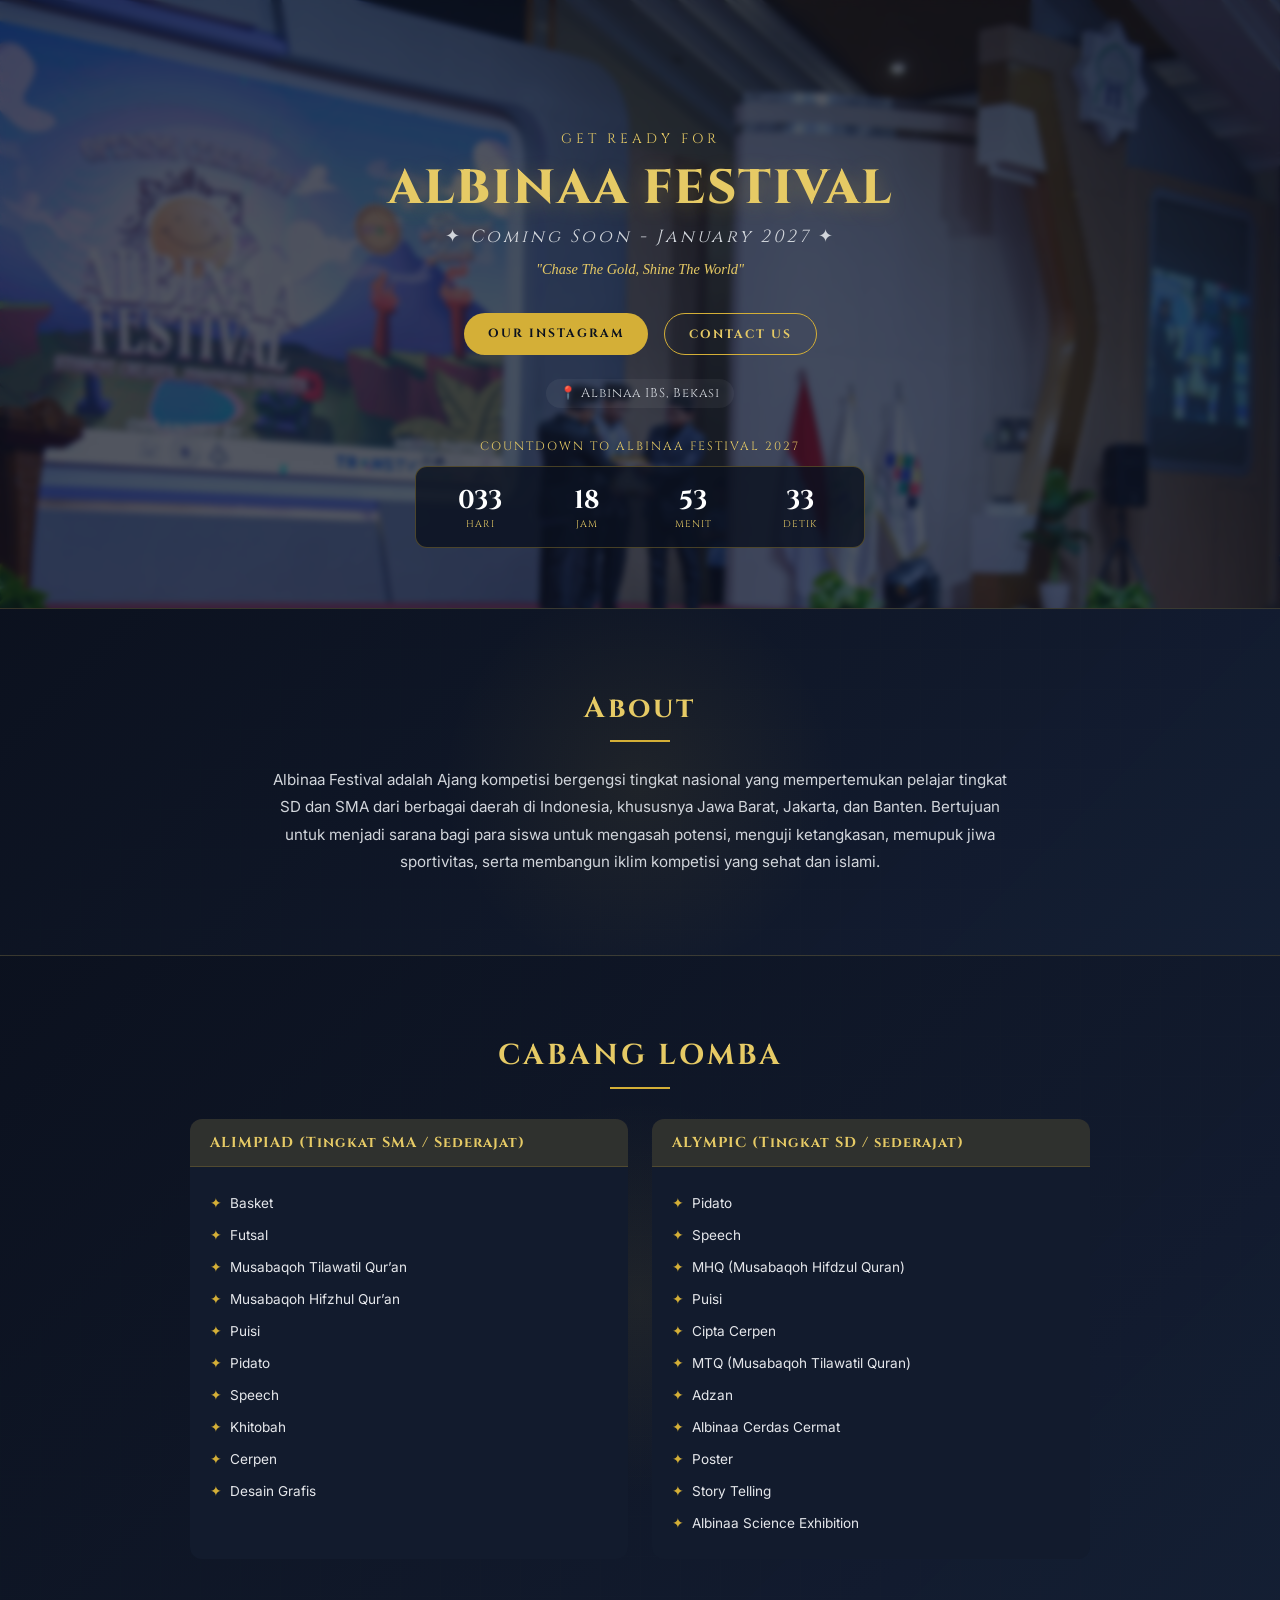
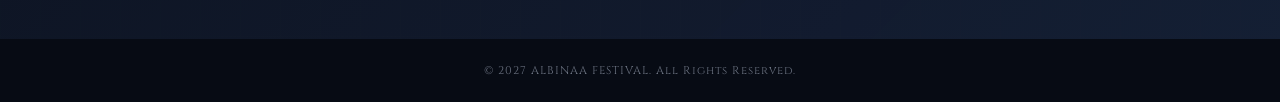
==== commit 8740d6d6: "seo" ====
--- a/index.html
+++ b/index.html
@@ -15,6 +15,22 @@
   <link href="https://fonts.googleapis.com/css2?family=Cinzel:wght@400;600;700;800&family=Inter:wght@400;500;600&display=swap" rel="stylesheet">
   
   <link rel="stylesheet" href="./style.css">
+
+  <!-- 2. Open Graph (Memberitahu nama situs ke Google & Media Sosial) -->
+  <meta property="og:site_name" content="Albinaa Festival 2027" />
+  <meta property="og:title" content="ALBINAA FESTIVAL 2027" />
+  <meta property="og:description" content="Ajang kompetisi bergengsi tingkat nasional." />
+
+  <!-- 3. JSON-LD Schema (Penegasan Nama Situs untuk Google Search) -->
+  <script type="application/ld+json">
+  {
+    "@context": "https://schema.org",
+    "@type": "WebSite",
+    "name": "Albinaa Festival 2027",
+    "alternateName": ["Alfest 2027", "Albinaa Festival"],
+    "url": "https://albinaafestival27.vercel.app"
+  }
+  </script>
 </head>
 <body>
 
@@ -23,7 +39,7 @@
 
   <!-- Main Hero Teaser Section -->
   <main id="home" class="hero-section">
-    <p class="subtitle-top">WELCOME TO</p>
+    <p class="subtitle-top">GET READY FOR</p>
     <h1 class="title-festival">ALBINAA FESTIVAL</h1>
     <p class="year">✦ <i>Coming Soon - January 2027</i> ✦</p>
     <p class="tagline">"Chase The Gold, Shine The World"</p>
@@ -142,7 +158,7 @@
         <!-- CP 1 -->
         <a href="https://www.google.com/search?q=sori+cp+belum+aktif+nanti+lagi+ya&oq=sori+cp+belum+aktif+nanti+lagi+ya&gs_lcrp=EgZjaHJvbWUyBggAEEUYOTIHCAEQIRigATIHCAIQIRigATIHCAMQIRiPAjIHCAQQIRiPAtIBCDkyOTFqMGo0qAIAsAIB&sourceid=chrome&source=chrome.ob&ie=UTF-8" target="_blank" class="cp-card">
           <div class="cp-info">
-            <h3>Kak Rafa (CP 1)</h3>
+            <h3>Rafa (CP 1)</h3>
             <p>Belum Aktif (Mulai Chat WhatsApp)</p>
           </div>
           <div class="wa-icon">
@@ -155,7 +171,7 @@
         <!-- CP 2 https://wa.me/6289876543210?text=Halo%20Kak%20Ihsan,%20saya%20ingin%20bertanya%20mengenai%20Albinaa%20Festival" target="_blank" class="cp-card">-->
         <a href="https://www.google.com/search?q=sori+cp+belum+aktif+nanti+lagi+ya&oq=sori+cp+belum+aktif+nanti+lagi+ya&gs_lcrp=EgZjaHJvbWUyBggAEEUYOTIHCAEQIRigATIHCAIQIRigATIHCAMQIRiPAjIHCAQQIRiPAtIBCDkyOTFqMGo0qAIAsAIB&sourceid=chrome&source=chrome.ob&ie=UTF-8" target="_blank" class="cp-card">
           <div class="cp-info">
-            <h3>Kak Nouval (CP 2)</h3>
+            <h3>Nouval (CP 2)</h3>
             <p>Belum Aktif (Mulai Chat WhatsApp)</p>
           </div>
           <div class="wa-icon">
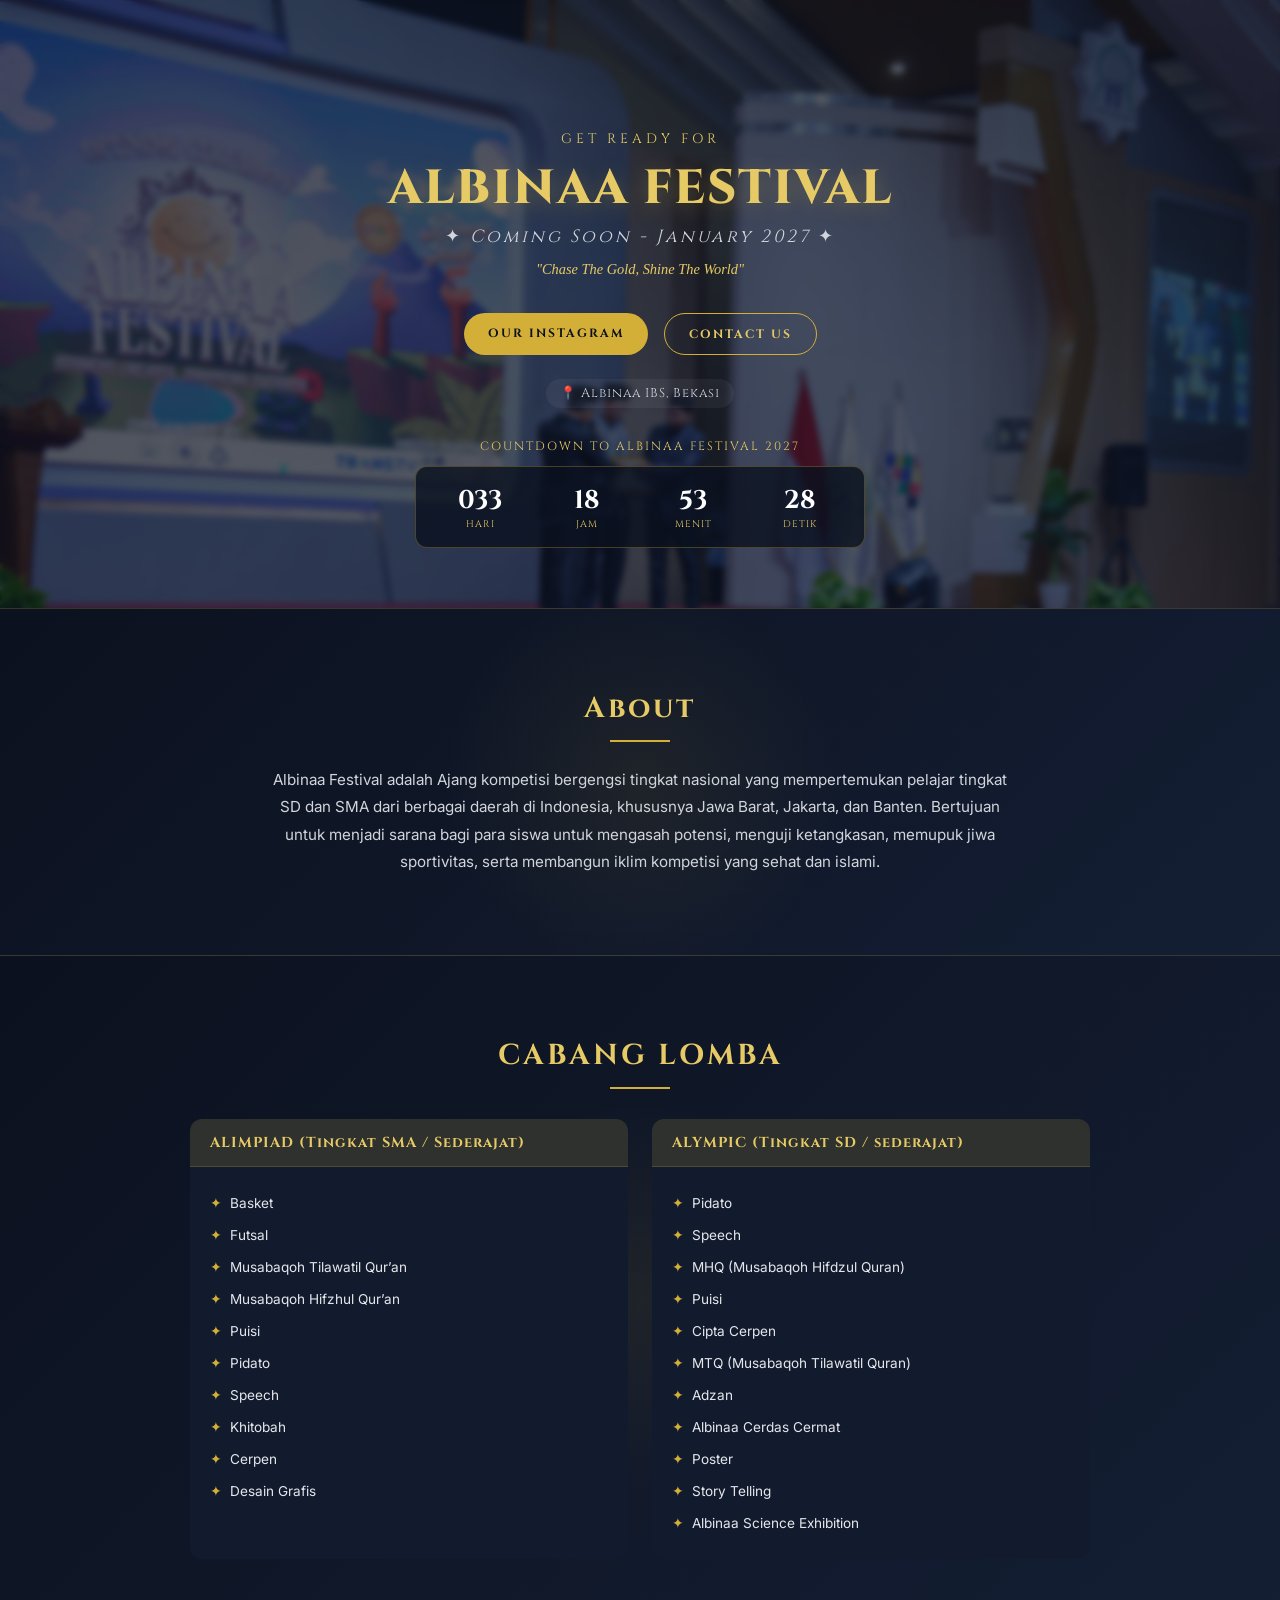
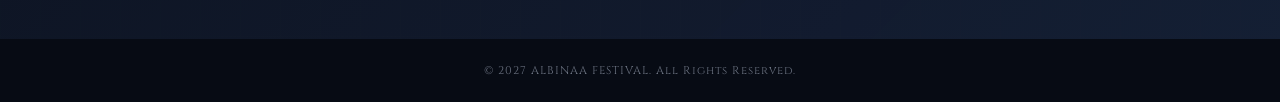
==== commit 4c762c37: "logo n domain" ====
--- a/index.html
+++ b/index.html
@@ -8,6 +8,7 @@
   
   <!-- Icon Tab Browser (Favicon) -->
   <link rel="icon" type="image/png" href="logo.png">
+  <link rel="canonical" href="https://albinaafestival.com/" />
   
   <!-- Font Google: Cinzel & Inter -->
   <link rel="preconnect" href="https://fonts.googleapis.com">
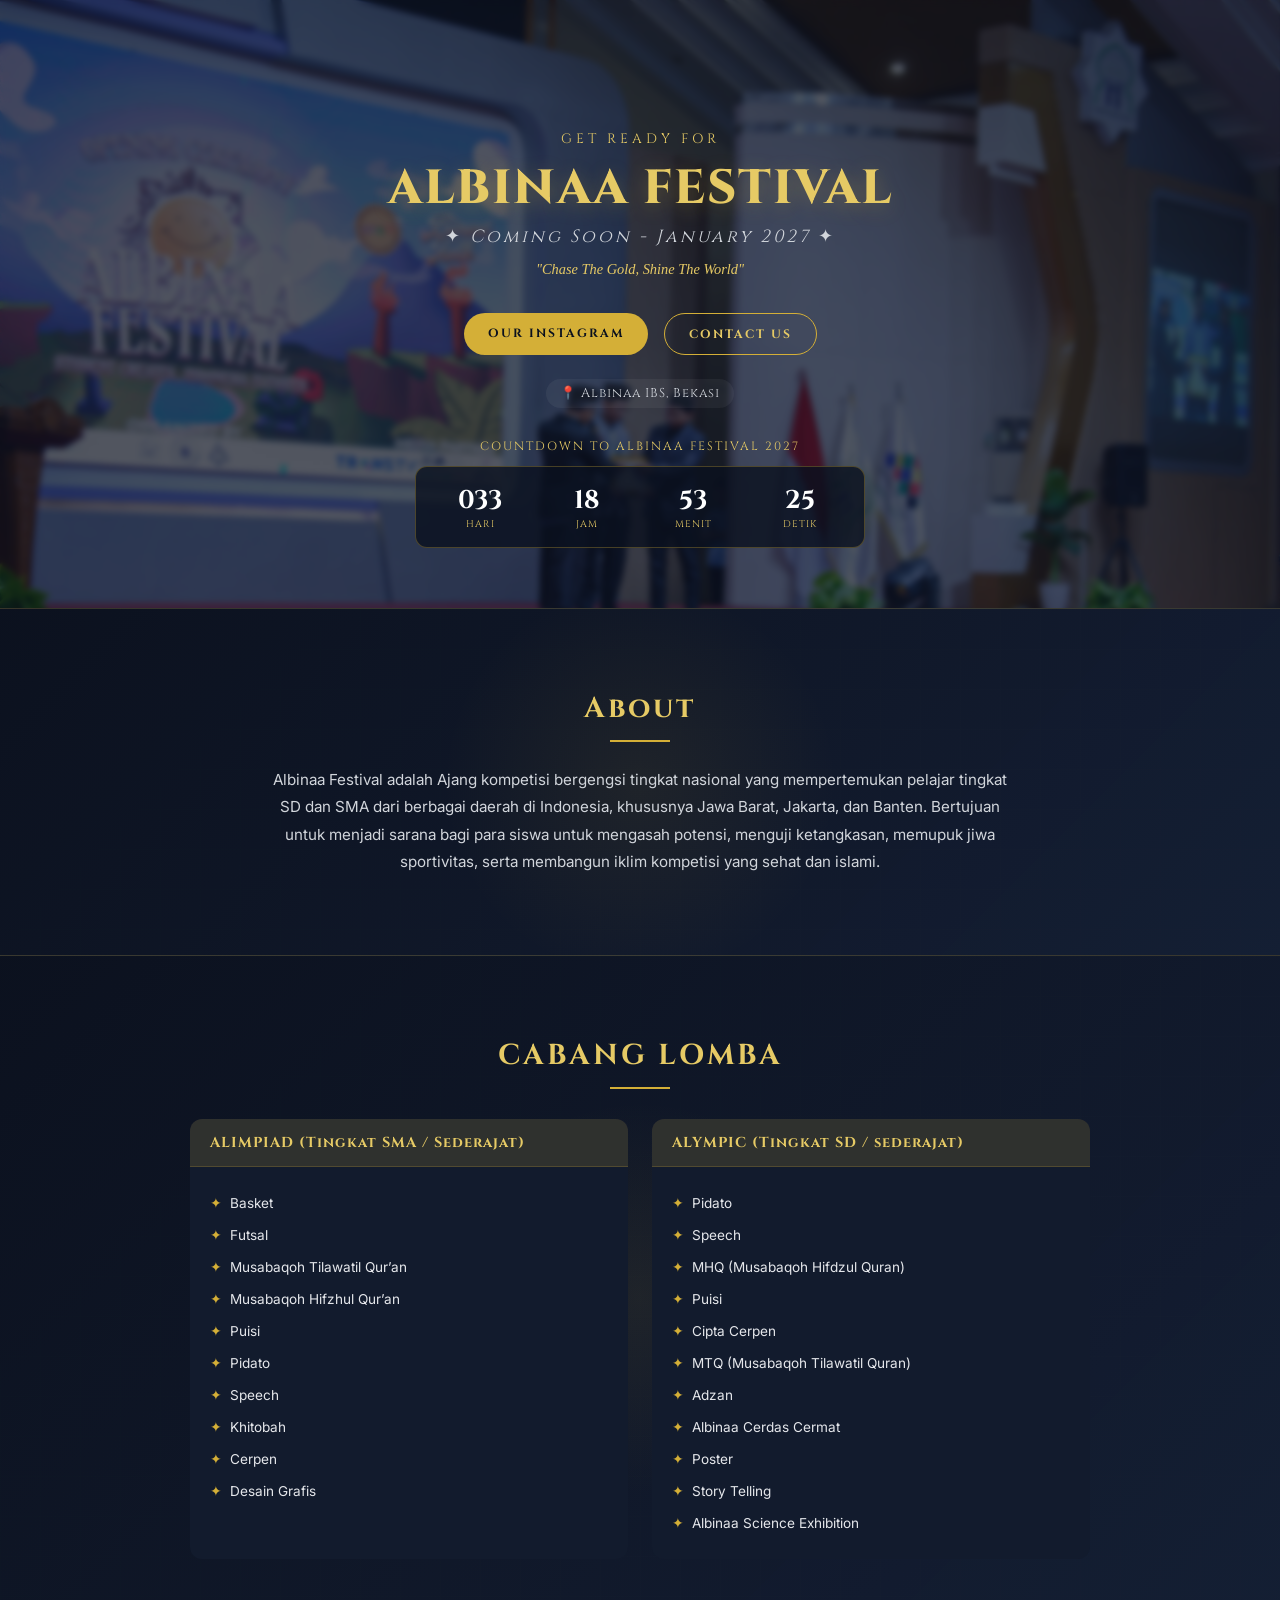
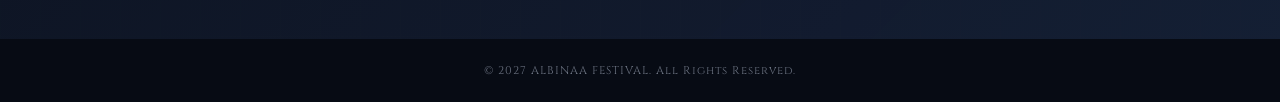
==== commit 3b6a39ad: "benerin domain" ====
--- a/index.html
+++ b/index.html
@@ -8,7 +8,7 @@
   
   <!-- Icon Tab Browser (Favicon) -->
   <link rel="icon" type="image/png" href="logo.png">
-  <link rel="canonical" href="https://albinaafestival.com/" />
+  <link rel="canonical" href="https://albinaafestival.id/" />
   
   <!-- Font Google: Cinzel & Inter -->
   <link rel="preconnect" href="https://fonts.googleapis.com">
